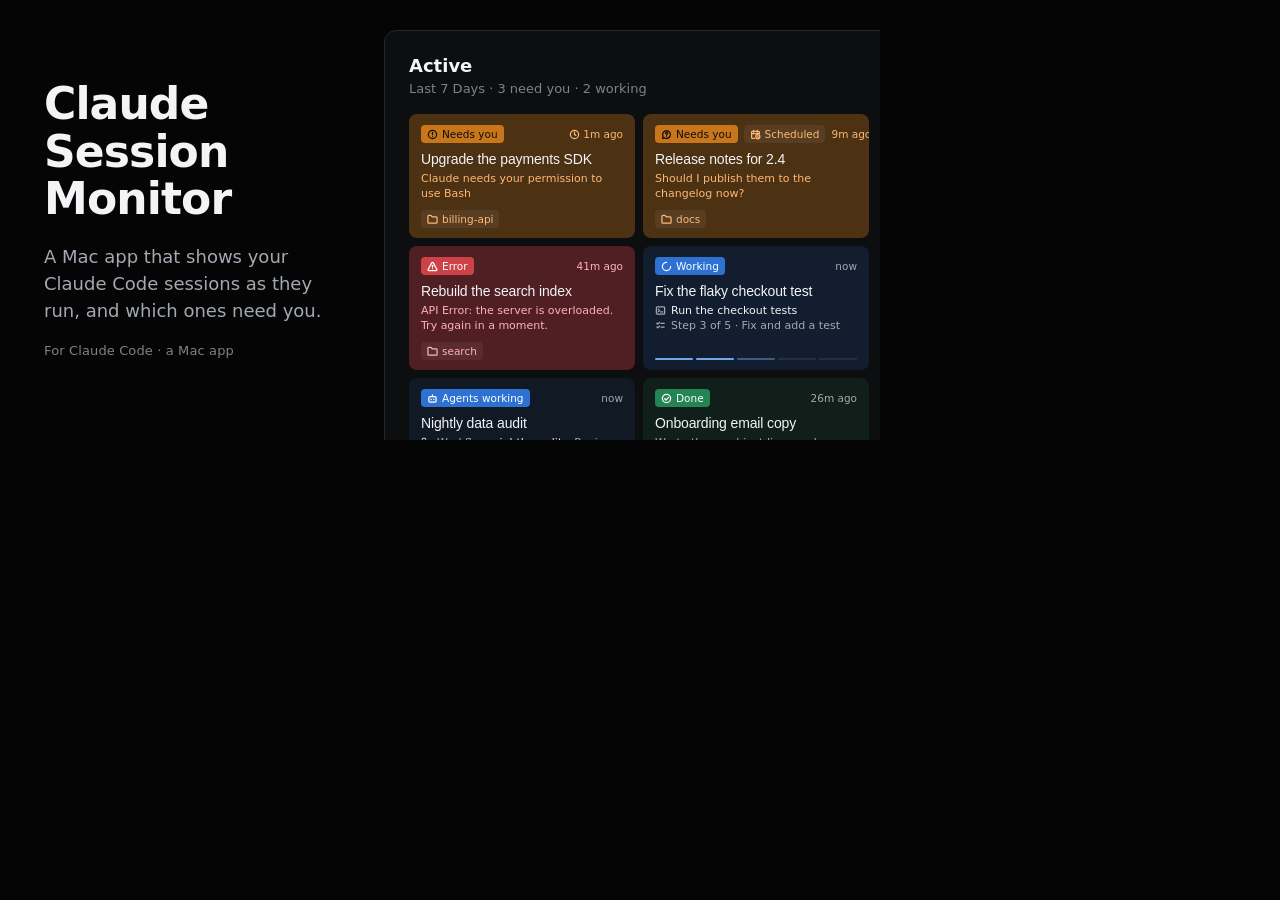
==== docs/banner.html @ 273e2231 "Add a designed README banner The banner is drawn in docs/banner.html like the other creative-context" ====
<!doctype html>
<!-- README banner. Drawn at the size GitHub shows it (880×440) and captured at 3× with headless Chrome:
     chrome --headless=new --hide-scrollbars --force-device-scale-factor=3 --window-size=880,440 \
       --screenshot=docs/banner.png docs/banner.html
     The cards copy the app's own colors and type, with made-up sessions. -->
<html lang="en-US">
<head>
<meta charset="utf-8">
<title>Claude Session Monitor</title>
<style>
  @font-face { font-family: "Inter Variable"; font-weight: 100 900; src: url("../public/inter-latin-wght-normal.woff2") format("woff2"); }
  @font-face { font-family: "Space Grotesk Variable"; font-weight: 300 700; src: url("../public/space-grotesk-latin-wght-normal.woff2") format("woff2"); }
  :root {
    --bg: #050506;
    --panel: #0d0e10;
    --line: #23262b;
    --ink: #f2f4f6;
    --ink-2: #a3a9b1;
    --ink-3: #7c838c;
    /* The app's state colors */
    --accent: #2D72D2;
    --warning: #C87619;
    --error: #CD4246;
    --success: #238551;
    --orange: #FDB876;
    --red: #FFB2B8;
    --on-tint: #A3A8B0;
  }
  * { box-sizing: border-box; margin: 0; }
  html, body { width: 880px; height: 440px; overflow: hidden; }
  body { background: var(--bg); color: var(--ink); font: 14px/1.4 "Inter Variable", Inter, system-ui, sans-serif; position: relative; }

  .intro { position: absolute; left: 44px; top: 0; bottom: 0; width: 300px; display: flex; flex-direction: column; justify-content: center; }
  .intro h1 { font-size: 44px; line-height: 1.08; font-weight: 600; letter-spacing: -0.02em; }
  .intro p { margin-top: 20px; font-size: 18px; line-height: 1.5; color: var(--ink-2); }
  .intro .meta { margin-top: 18px; font-size: 13px; color: var(--ink-3); letter-spacing: 0.01em; }

  .panel { position: absolute; left: 384px; top: 30px; width: 740px; height: 440px; background: var(--panel); border: 1px solid var(--line); border-radius: 12px; padding: 22px 24px; }
  .panel h2 { font-size: 18px; font-weight: 600; }
  .panel .sub { margin-top: 2px; font-size: 13px; color: var(--ink-3); }

  .grid { margin-top: 16px; display: grid; grid-template-columns: repeat(2, 226px); grid-auto-rows: 124px; gap: 8px; }
  .card {
    --tint: #FFFFFF08; --meta: #8A8F98;
    display: flex; flex-direction: column; padding: 11px 12px 10px; border-radius: 8px; background: var(--tint); overflow: hidden;
  }
  .card.needs { --tint: color-mix(in srgb, var(--warning) 34%, transparent); --meta: var(--orange); }
  .card.error { --tint: color-mix(in srgb, var(--error) 34%, transparent); --meta: var(--red); }
  .card.working { --tint: color-mix(in srgb, var(--accent) 16%, transparent); --meta: var(--on-tint); }
  .card.agents { --tint: color-mix(in srgb, var(--accent) 10%, transparent); --meta: var(--on-tint); }
  .card.done { --tint: color-mix(in srgb, var(--success) 14%, transparent); --meta: var(--on-tint); }

  .top { display: flex; align-items: center; gap: 6px; height: 18px; }
  .tag { display: inline-flex; align-items: center; gap: 4px; height: 18px; padding: 0 6px; border-radius: 4px; font-size: 10.5px; font-weight: 510; white-space: nowrap; background: #FFFFFF0F; color: var(--meta); }
  .needs .tag.state { background: var(--warning); color: #0D0E10; }
  .error .tag.state { background: var(--error); color: #fff; }
  .working .tag.state, .agents .tag.state { background: var(--accent); color: #fff; }
  .done .tag.state { background: var(--success); color: #fff; }
  .time { margin-left: auto; display: inline-flex; align-items: center; gap: 3px; font-size: 10.5px; color: var(--meta); white-space: nowrap; }
  .title { margin-top: 7px; font: 500 14px/18px "Space Grotesk Variable", sans-serif; letter-spacing: -0.01em; color: var(--ink); white-space: nowrap; overflow: hidden; text-overflow: ellipsis; }
  .detail { margin-top: 3px; font-size: 11px; line-height: 15px; color: var(--meta); }
  .detail .line { display: flex; align-items: center; gap: 5px; white-space: nowrap; overflow: hidden; }
  .detail b { font-weight: 400; color: var(--ink); }
  .tags { margin-top: auto; display: flex; gap: 5px; }
  .bar { display: flex; gap: 3px; margin-top: 7px; }
  .bar span { flex: 1; height: 2px; border-radius: 1px; background: #FFFFFF14; }
  .bar span.on { background: #6FA6E8; }
  .bar span.now { background: color-mix(in srgb, #6FA6E8 45%, transparent); }
  svg { width: 11px; height: 11px; flex: none; fill: none; stroke: currentColor; stroke-width: 1.25px; stroke-linecap: round; stroke-linejoin: round; }
  svg * { vector-effect: non-scaling-stroke; }
</style>
</head>
<body>
  <div class="intro">
    <h1>Claude Session Monitor</h1>
    <p>A Mac app that shows your Claude Code sessions as they run, and which ones need you.</p>
    <div class="meta">For Claude Code · a Mac app</div>
  </div>

  <div class="panel">
    <h2>Active</h2>
    <div class="sub">Last 7 Days · 3 need you · 2 working</div>
    <div class="grid">
      <div class="card needs">
        <div class="top"><span class="tag state"><svg viewBox="0 0 24 24"><circle cx="12" cy="12" r="9"/><path d="M12 7.5v5"/><path d="M12 16.5h.01"/></svg>Needs you</span><span class="time"><svg viewBox="0 0 24 24"><circle cx="12" cy="12" r="9"/><path d="M12 7v5l3 2"/></svg>1m ago</span></div>
        <div class="title">Upgrade the payments SDK</div>
        <div class="detail">Claude needs your permission to use Bash</div>
        <div class="tags"><span class="tag"><svg viewBox="0 0 24 24"><path d="M4 20h16a2 2 0 0 0 2-2V8a2 2 0 0 0-2-2h-7.9a2 2 0 0 1-1.7-.9l-.8-1.2A2 2 0 0 0 7.9 3H4a2 2 0 0 0-2 2v13c0 1.1.9 2 2 2Z"/></svg>billing-api</span></div>
      </div>
      <div class="card needs">
        <div class="top"><span class="tag state"><svg viewBox="0 0 24 24"><path d="M20.5 12a8.5 8.5 0 0 1-12.4 7.6L3.5 20.5l1-4.4A8.5 8.5 0 1 1 20.5 12z"/><path d="M9.8 9.6a2.3 2.3 0 1 1 3.1 2.2c-.6.3-.9.7-.9 1.3"/><path d="M12 15.8h.01"/></svg>Needs you</span><span class="tag"><svg viewBox="0 0 24 24"><path d="M20.5 10.5V7a2 2 0 0 0-2-2h-13a2 2 0 0 0-2 2v11.5a2 2 0 0 0 2 2H10"/><path d="M3.5 10h17"/><path d="M8 3v4"/><path d="M16 3v4"/><circle cx="17" cy="17" r="4.5"/><path d="M17 15v2.2l1.4.9"/></svg>Scheduled</span><span class="time">9m ago</span></div>
        <div class="title">Release notes for 2.4</div>
        <div class="detail">Should I publish them to the changelog now?</div>
        <div class="tags"><span class="tag"><svg viewBox="0 0 24 24"><path d="M4 20h16a2 2 0 0 0 2-2V8a2 2 0 0 0-2-2h-7.9a2 2 0 0 1-1.7-.9l-.8-1.2A2 2 0 0 0 7.9 3H4a2 2 0 0 0-2 2v13c0 1.1.9 2 2 2Z"/></svg>docs</span></div>
      </div>

      <div class="card error">
        <div class="top"><span class="tag state"><svg viewBox="0 0 24 24"><path d="M10.3 4.2 2.6 18a2 2 0 0 0 1.7 3h15.4a2 2 0 0 0 1.7-3L13.7 4.2a2 2 0 0 0-3.4 0z"/><path d="M12 9.5v4"/><path d="M12 17h.01"/></svg>Error</span><span class="time">41m ago</span></div>
        <div class="title">Rebuild the search index</div>
        <div class="detail">API Error: the server is overloaded. Try again in a moment.</div>
        <div class="tags"><span class="tag"><svg viewBox="0 0 24 24"><path d="M4 20h16a2 2 0 0 0 2-2V8a2 2 0 0 0-2-2h-7.9a2 2 0 0 1-1.7-.9l-.8-1.2A2 2 0 0 0 7.9 3H4a2 2 0 0 0-2 2v13c0 1.1.9 2 2 2Z"/></svg>search</span></div>
      </div>
      <div class="card working">
        <div class="top"><span class="tag state"><svg viewBox="0 0 24 24"><path d="M21 12a9 9 0 1 1-9-9"/></svg>Working</span><span class="time">now</span></div>
        <div class="title">Fix the flaky checkout test</div>
        <div class="detail">
          <div class="line"><svg viewBox="0 0 24 24"><rect x="3" y="4" width="18" height="16" rx="2"/><path d="m7 9 3 3-3 3"/><path d="M12.5 15H17"/></svg><b>Run the checkout tests</b></div>
          <div class="line"><svg viewBox="0 0 24 24"><path d="m4 7 2 2 3.5-3.5"/><path d="m4 15 2 2 3.5-3.5"/><path d="M13 7.5h7"/><path d="M13 15.5h7"/></svg>Step 3 of 5 · Fix and add a test</div>
        </div>
        <div class="tags"></div>
        <div class="bar"><span class="on"></span><span class="on"></span><span class="now"></span><span></span><span></span></div>
      </div>

      <div class="card agents">
        <div class="top"><span class="tag state"><svg viewBox="0 0 24 24"><rect x="4" y="8" width="16" height="12" rx="3"/><path d="M12 4v4"/><path d="M9 13.5v1"/><path d="M15 13.5v1"/></svg>Agents working</span><span class="time">now</span></div>
        <div class="title">Nightly data audit</div>
        <div class="detail">
          <div class="line"><svg viewBox="0 0 24 24"><rect x="3" y="3" width="7" height="7" rx="1"/><rect x="14" y="14" width="7" height="7" rx="1"/><path d="M6.5 10v3a2 2 0 0 0 2 2H14"/></svg>Workflow <b>nightly-audit</b> · Review</div>
        </div>
        <div class="tags"><span class="tag"><svg viewBox="0 0 24 24"><circle cx="9" cy="8" r="3.5"/><path d="M2.5 20a6.5 6.5 0 0 1 13 0"/><path d="M16 4.5a3.5 3.5 0 0 1 0 7"/><path d="M18.5 14.5A6.5 6.5 0 0 1 21.5 20"/></svg>2 agents · 170k tokens</span></div>
      </div>
      <div class="card done">
        <div class="top"><span class="tag state"><svg viewBox="0 0 24 24"><circle cx="12" cy="12" r="9"/><path d="m8 12.5 2.8 2.8L16.5 9.5"/></svg>Done</span><span class="time">26m ago</span></div>
        <div class="title">Onboarding email copy</div>
        <div class="detail">Wrote three subject lines and a short body.</div>
        <div class="tags"><span class="tag">marketing-site</span></div>
      </div>
    </div>
  </div>
</body>
</html>
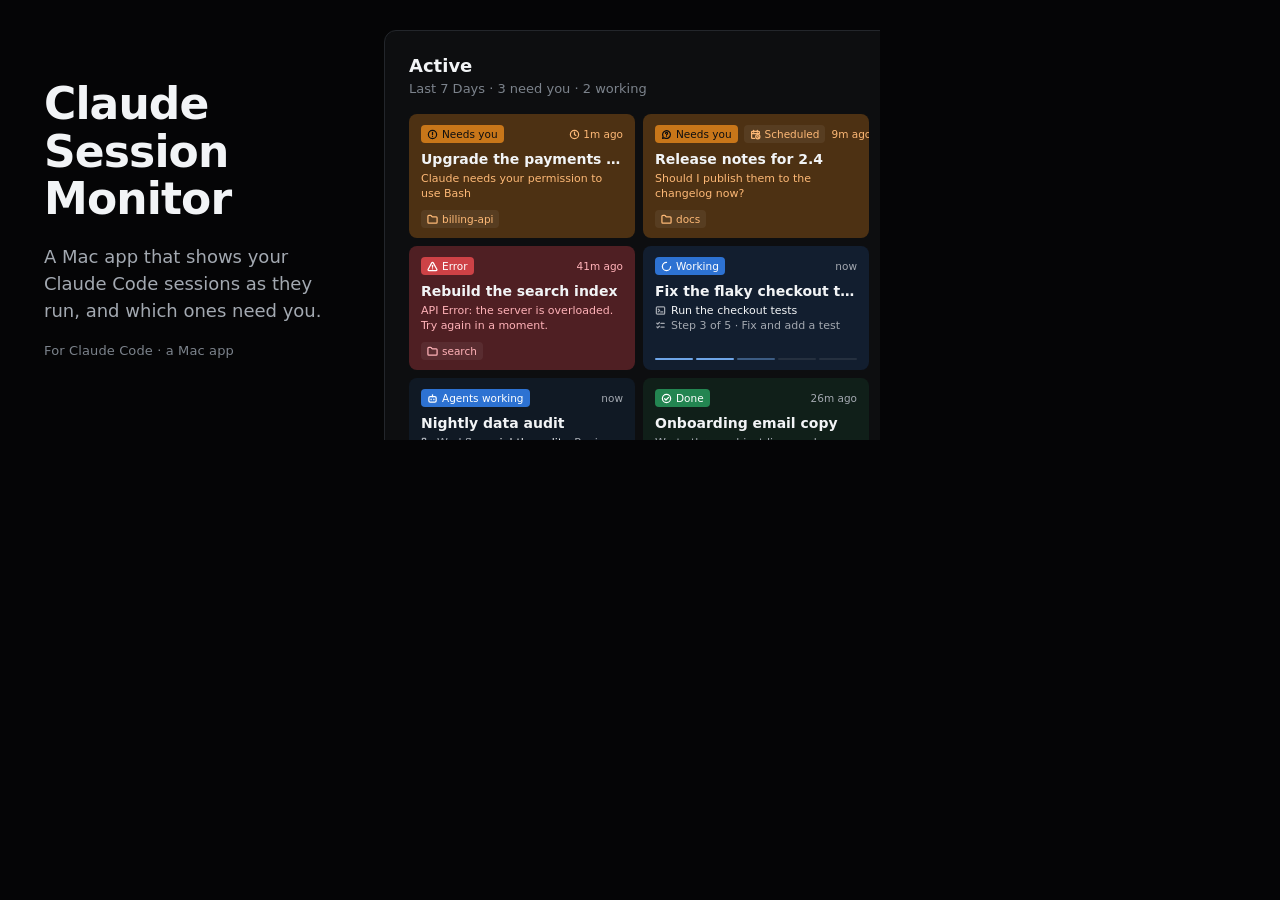
==== commit 9289792b: "Use Apple's system fonts The page draws its text in SF Pro, titles in Semibold, and code in SF Mono," ====
--- a/docs/banner.html
+++ b/docs/banner.html
@@ -2,14 +2,13 @@
 <!-- README banner. Drawn at the size GitHub shows it (880×440) and captured at 3× with headless Chrome:
      chrome --headless=new --hide-scrollbars --force-device-scale-factor=3 --window-size=880,440 \
        --screenshot=docs/banner.png docs/banner.html
-     The cards copy the app's own colors and type, with made-up sessions. -->
+     The cards copy the app's own colors and type (Apple's SF Pro, so render it on a Mac), with
+     made-up sessions. -->
 <html lang="en-US">
 <head>
 <meta charset="utf-8">
 <title>Claude Session Monitor</title>
 <style>
-  @font-face { font-family: "Inter Variable"; font-weight: 100 900; src: url("../public/inter-latin-wght-normal.woff2") format("woff2"); }
-  @font-face { font-family: "Space Grotesk Variable"; font-weight: 300 700; src: url("../public/space-grotesk-latin-wght-normal.woff2") format("woff2"); }
   :root {
     --bg: #050506;
     --panel: #0d0e10;
@@ -28,7 +27,7 @@
   }
   * { box-sizing: border-box; margin: 0; }
   html, body { width: 880px; height: 440px; overflow: hidden; }
-  body { background: var(--bg); color: var(--ink); font: 14px/1.4 "Inter Variable", Inter, system-ui, sans-serif; position: relative; }
+  body { background: var(--bg); color: var(--ink); font: 14px/1.4 -apple-system, BlinkMacSystemFont, system-ui, sans-serif; position: relative; }
 
   .intro { position: absolute; left: 44px; top: 0; bottom: 0; width: 300px; display: flex; flex-direction: column; justify-content: center; }
   .intro h1 { font-size: 44px; line-height: 1.08; font-weight: 600; letter-spacing: -0.02em; }
@@ -57,7 +56,7 @@
   .working .tag.state, .agents .tag.state { background: var(--accent); color: #fff; }
   .done .tag.state { background: var(--success); color: #fff; }
   .time { margin-left: auto; display: inline-flex; align-items: center; gap: 3px; font-size: 10.5px; color: var(--meta); white-space: nowrap; }
-  .title { margin-top: 7px; font: 500 14px/18px "Space Grotesk Variable", sans-serif; letter-spacing: -0.01em; color: var(--ink); white-space: nowrap; overflow: hidden; text-overflow: ellipsis; }
+  .title { margin-top: 7px; font: 600 14px/18px -apple-system, BlinkMacSystemFont, system-ui, sans-serif; color: var(--ink); white-space: nowrap; overflow: hidden; text-overflow: ellipsis; }
   .detail { margin-top: 3px; font-size: 11px; line-height: 15px; color: var(--meta); }
   .detail .line { display: flex; align-items: center; gap: 5px; white-space: nowrap; overflow: hidden; }
   .detail b { font-weight: 400; color: var(--ink); }
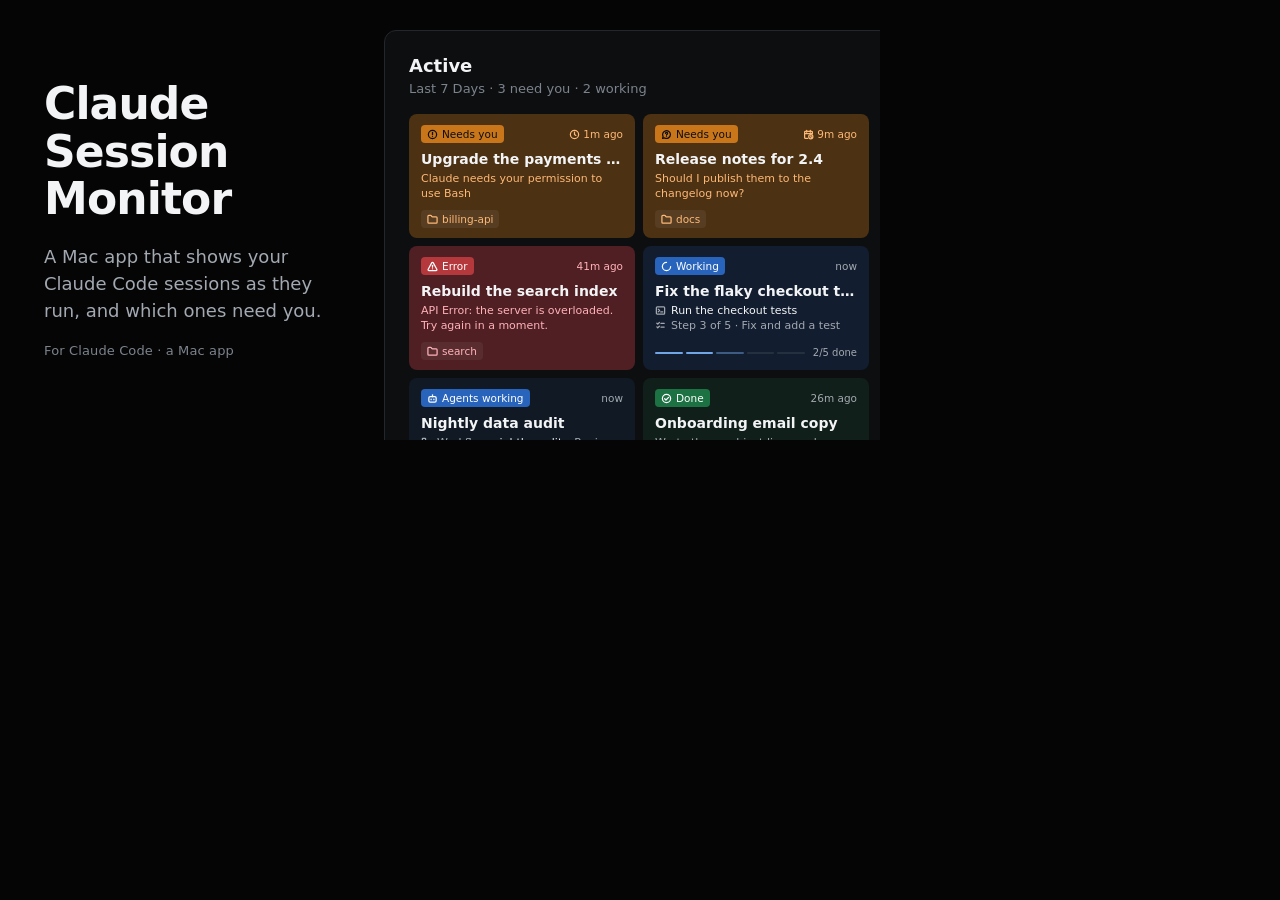
==== commit da10a896: "Show the rest of the week as rows under Active Only Active gets cards. Under it, the rest of the wee" ====
--- a/docs/banner.html
+++ b/docs/banner.html
@@ -52,19 +52,21 @@
   .top { display: flex; align-items: center; gap: 6px; height: 18px; }
   .tag { display: inline-flex; align-items: center; gap: 4px; height: 18px; padding: 0 6px; border-radius: 4px; font-size: 10.5px; font-weight: 510; white-space: nowrap; background: #FFFFFF0F; color: var(--meta); }
   .needs .tag.state { background: var(--warning); color: #0D0E10; }
-  .error .tag.state { background: var(--error); color: #fff; }
-  .working .tag.state, .agents .tag.state { background: var(--accent); color: #fff; }
-  .done .tag.state { background: var(--success); color: #fff; }
+  .error .tag.state { background: #B5383C; color: #fff; }
+  .working .tag.state, .agents .tag.state { background: #2864BC; color: #fff; }
+  .done .tag.state { background: #1D7244; color: #fff; }
   .time { margin-left: auto; display: inline-flex; align-items: center; gap: 3px; font-size: 10.5px; color: var(--meta); white-space: nowrap; }
   .title { margin-top: 7px; font: 600 14px/18px -apple-system, BlinkMacSystemFont, system-ui, sans-serif; color: var(--ink); white-space: nowrap; overflow: hidden; text-overflow: ellipsis; }
   .detail { margin-top: 3px; font-size: 11px; line-height: 15px; color: var(--meta); }
   .detail .line { display: flex; align-items: center; gap: 5px; white-space: nowrap; overflow: hidden; }
   .detail b { font-weight: 400; color: var(--ink); }
   .tags { margin-top: auto; display: flex; gap: 5px; }
-  .bar { display: flex; gap: 3px; margin-top: 7px; }
-  .bar span { flex: 1; height: 2px; border-radius: 1px; background: #FFFFFF14; }
-  .bar span.on { background: #6FA6E8; }
-  .bar span.now { background: color-mix(in srgb, #6FA6E8 45%, transparent); }
+  .bar { display: flex; align-items: center; gap: 8px; margin-top: 7px; }
+  .bar .segs { flex: 1; display: flex; gap: 3px; }
+  .bar .segs span { flex: 1; height: 2px; border-radius: 1px; background: #FFFFFF14; }
+  .bar .segs span.on { background: #6FA6E8; }
+  .bar .segs span.now { background: color-mix(in srgb, #6FA6E8 45%, transparent); }
+  .bar .n { font-size: 10px; color: var(--meta); }
   svg { width: 11px; height: 11px; flex: none; fill: none; stroke: currentColor; stroke-width: 1.25px; stroke-linecap: round; stroke-linejoin: round; }
   svg * { vector-effect: non-scaling-stroke; }
 </style>
@@ -87,7 +89,7 @@
         <div class="tags"><span class="tag"><svg viewBox="0 0 24 24"><path d="M4 20h16a2 2 0 0 0 2-2V8a2 2 0 0 0-2-2h-7.9a2 2 0 0 1-1.7-.9l-.8-1.2A2 2 0 0 0 7.9 3H4a2 2 0 0 0-2 2v13c0 1.1.9 2 2 2Z"/></svg>billing-api</span></div>
       </div>
       <div class="card needs">
-        <div class="top"><span class="tag state"><svg viewBox="0 0 24 24"><path d="M20.5 12a8.5 8.5 0 0 1-12.4 7.6L3.5 20.5l1-4.4A8.5 8.5 0 1 1 20.5 12z"/><path d="M9.8 9.6a2.3 2.3 0 1 1 3.1 2.2c-.6.3-.9.7-.9 1.3"/><path d="M12 15.8h.01"/></svg>Needs you</span><span class="tag"><svg viewBox="0 0 24 24"><path d="M20.5 10.5V7a2 2 0 0 0-2-2h-13a2 2 0 0 0-2 2v11.5a2 2 0 0 0 2 2H10"/><path d="M3.5 10h17"/><path d="M8 3v4"/><path d="M16 3v4"/><circle cx="17" cy="17" r="4.5"/><path d="M17 15v2.2l1.4.9"/></svg>Scheduled</span><span class="time">9m ago</span></div>
+        <div class="top"><span class="tag state"><svg viewBox="0 0 24 24"><path d="M20.5 12a8.5 8.5 0 0 1-12.4 7.6L3.5 20.5l1-4.4A8.5 8.5 0 1 1 20.5 12z"/><path d="M9.8 9.6a2.3 2.3 0 1 1 3.1 2.2c-.6.3-.9.7-.9 1.3"/><path d="M12 15.8h.01"/></svg>Needs you</span><span class="time"><svg viewBox="0 0 24 24"><path d="M20.5 10.5V7a2 2 0 0 0-2-2h-13a2 2 0 0 0-2 2v11.5a2 2 0 0 0 2 2H10"/><path d="M3.5 10h17"/><path d="M8 3v4"/><path d="M16 3v4"/><circle cx="17" cy="17" r="4.5"/><path d="M17 15v2.2l1.4.9"/></svg>9m ago</span></div>
         <div class="title">Release notes for 2.4</div>
         <div class="detail">Should I publish them to the changelog now?</div>
         <div class="tags"><span class="tag"><svg viewBox="0 0 24 24"><path d="M4 20h16a2 2 0 0 0 2-2V8a2 2 0 0 0-2-2h-7.9a2 2 0 0 1-1.7-.9l-.8-1.2A2 2 0 0 0 7.9 3H4a2 2 0 0 0-2 2v13c0 1.1.9 2 2 2Z"/></svg>docs</span></div>
@@ -107,7 +109,7 @@
           <div class="line"><svg viewBox="0 0 24 24"><path d="m4 7 2 2 3.5-3.5"/><path d="m4 15 2 2 3.5-3.5"/><path d="M13 7.5h7"/><path d="M13 15.5h7"/></svg>Step 3 of 5 · Fix and add a test</div>
         </div>
         <div class="tags"></div>
-        <div class="bar"><span class="on"></span><span class="on"></span><span class="now"></span><span></span><span></span></div>
+        <div class="bar"><span class="segs"><span class="on"></span><span class="on"></span><span class="now"></span><span></span><span></span></span><span class="n">2/5 done</span></div>
       </div>
 
       <div class="card agents">
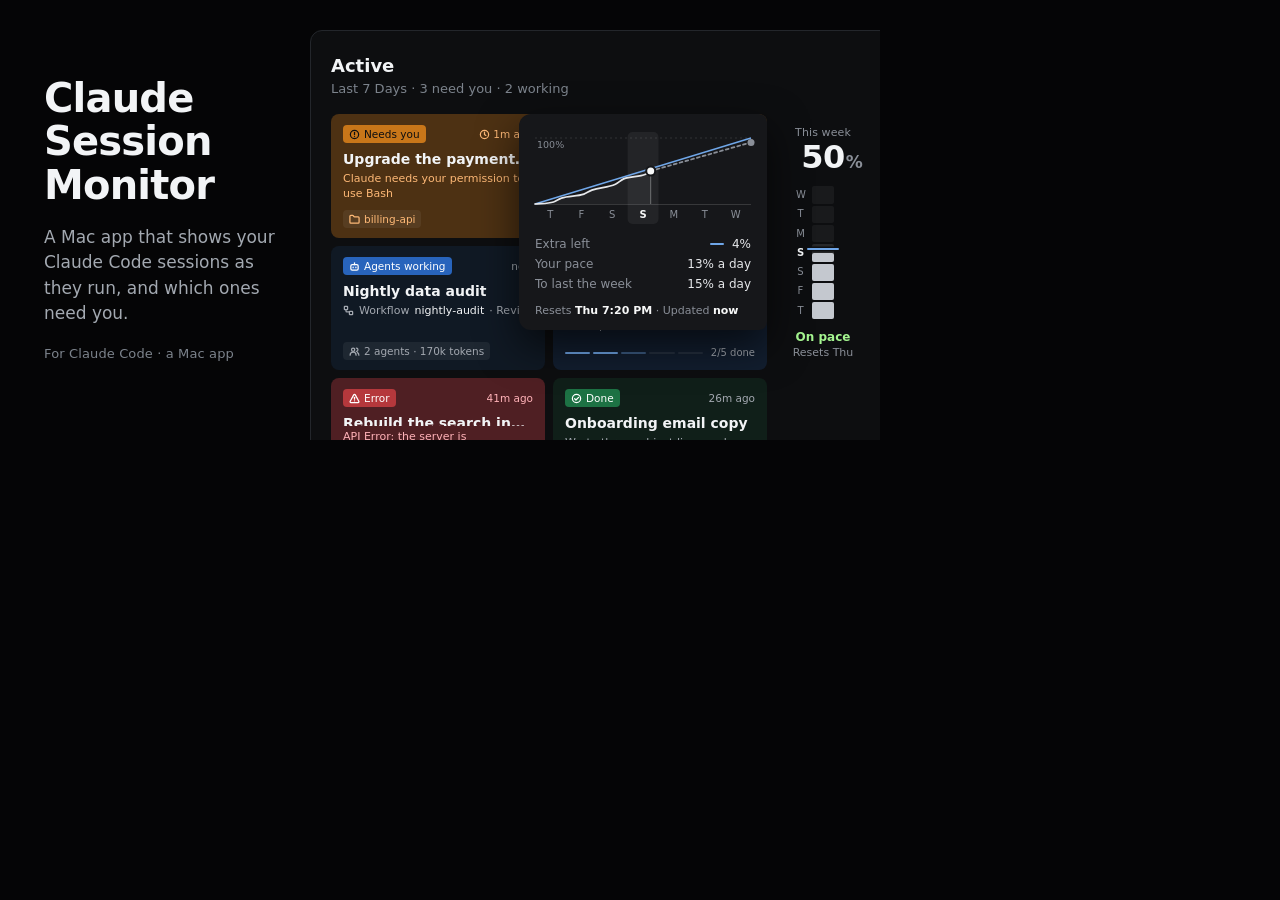
==== commit 87e85413: "The README banner shows the week's usage and its card with the week's curve" ====
--- a/docs/banner.html
+++ b/docs/banner.html
@@ -29,16 +29,17 @@
   html, body { width: 880px; height: 440px; overflow: hidden; }
   body { background: var(--bg); color: var(--ink); font: 14px/1.4 -apple-system, BlinkMacSystemFont, system-ui, sans-serif; position: relative; }
 
-  .intro { position: absolute; left: 44px; top: 0; bottom: 0; width: 300px; display: flex; flex-direction: column; justify-content: center; }
-  .intro h1 { font-size: 44px; line-height: 1.08; font-weight: 600; letter-spacing: -0.02em; }
-  .intro p { margin-top: 20px; font-size: 18px; line-height: 1.5; color: var(--ink-2); }
+  .intro { position: absolute; left: 44px; top: 0; bottom: 0; width: 244px; display: flex; flex-direction: column; justify-content: center; }
+  .intro h1 { font-size: 40px; line-height: 1.08; font-weight: 600; letter-spacing: -0.02em; }
+  .intro p { margin-top: 18px; font-size: 17px; line-height: 1.5; color: var(--ink-2); }
   .intro .meta { margin-top: 18px; font-size: 13px; color: var(--ink-3); letter-spacing: 0.01em; }
 
-  .panel { position: absolute; left: 384px; top: 30px; width: 740px; height: 440px; background: var(--panel); border: 1px solid var(--line); border-radius: 12px; padding: 22px 24px; }
+  .panel { position: absolute; left: 310px; top: 30px; width: 740px; height: 440px; background: var(--panel); border: 1px solid var(--line); border-radius: 12px; padding: 22px 20px; }
   .panel h2 { font-size: 18px; font-weight: 600; }
   .panel .sub { margin-top: 2px; font-size: 13px; color: var(--ink-3); }
 
-  .grid { margin-top: 16px; display: grid; grid-template-columns: repeat(2, 226px); grid-auto-rows: 124px; gap: 8px; }
+  .abody { margin-top: 16px; display: flex; gap: 8px; align-items: flex-start; }
+  .grid { display: grid; grid-template-columns: repeat(2, 214px); grid-auto-rows: 124px; gap: 8px; }
   .card {
     --tint: #FFFFFF08; --meta: #8A8F98;
     display: flex; flex-direction: column; padding: 11px 12px 10px; border-radius: 8px; background: var(--tint); overflow: hidden;
@@ -67,8 +68,46 @@
   .bar .segs span.on { background: #6FA6E8; }
   .bar .segs span.now { background: color-mix(in srgb, #6FA6E8 45%, transparent); }
   .bar .n { font-size: 10px; color: var(--meta); }
-  svg { width: 11px; height: 11px; flex: none; fill: none; stroke: currentColor; stroke-width: 1.25px; stroke-linecap: round; stroke-linejoin: round; }
-  svg * { vector-effect: non-scaling-stroke; }
+  /* The week's usage, as the app draws it at the right of Active: two cards tall, the week
+     bottom up, the blue line now. */
+  .meter { width: 96px; height: 256px; display: flex; flex-direction: column; align-items: center; text-align: center; padding: 12px 4px 10px; }
+  .m-lbl { font-size: 11px; line-height: 14px; letter-spacing: 0.01em; color: #8A8F98; }
+  .m-pct { white-space: nowrap; font: 600 32px/34px ui-rounded, -apple-system, BlinkMacSystemFont, system-ui, sans-serif; letter-spacing: -0.02em; font-variant-numeric: tabular-nums; color: var(--ink); }
+  .m-pct small { font-size: 17px; line-height: 1; letter-spacing: 0; margin-left: 1px; color: #8A8F98; }
+  .m-pct small.ghost { visibility: hidden; margin: 0 1px 0 0; }
+  .m-week { flex: 1; min-height: 0; align-self: stretch; display: flex; flex-direction: column-reverse; gap: 2px; margin: 12px 0 10px; }
+  .m-row { flex: 1; display: flex; align-items: center; justify-content: center; gap: 7px; }
+  .m-row::after { content: ""; width: 9px; }
+  .m-dl { width: 9px; font-size: 10px; line-height: 10px; font-weight: 510; color: #8A8F98; text-align: center; }
+  .m-row.today .m-dl { color: var(--ink); font-weight: 600; }
+  .m-seg { position: relative; align-self: stretch; width: 22px; border-radius: 2px; background: #FFFFFF0D; }
+  .m-row.past .m-seg, .m-row.today .m-seg { background: #FFFFFF1C; }
+  .m-seg b { position: absolute; left: 0; right: 0; bottom: 0; border-radius: 2px; background: #C4C8CF; }
+  .m-seg i { position: absolute; left: 0; right: 0; border-radius: 2px; background: var(--orange); }
+  .m-seg b.seam { border-top-left-radius: 0; border-top-right-radius: 0; }
+  .m-seg i.seam { border-bottom-left-radius: 0; border-bottom-right-radius: 0; }
+  .m-now { position: absolute; left: -5px; right: -5px; height: 2px; margin-bottom: -1px; border-radius: 1px; background: #6FA6E8; box-shadow: 0 0 0 1.6px var(--panel); z-index: 1; }
+  .m-say { font-size: 12px; line-height: 16px; font-weight: 600; color: #A5F690; }
+  .m-reset { margin-top: 1px; font-size: 11px; line-height: 14px; color: #8A8F98; }
+  /* The card that opens over the column: the week as a curve against an even week's diagonal. */
+  .abody { position: relative; }
+  .ucard { --color-text-primary: #F7F8F8; --color-text-secondary: #8A8F98; --color-text-accent: #6FA6E8;
+    position: absolute; top: 0; left: 188px; width: 248px; padding: 6px; border-radius: 12px 8px 8px 12px; background: #16171A;
+    box-shadow: 0 16px 40px #000000A0; font-size: 12px; line-height: 16px; font-variant-numeric: tabular-nums; }
+  .uc-chart { padding: 10px 10px 0; }
+  .uc-chart svg { display: block; overflow: visible; }
+  .uc-chart text { font: 510 10px -apple-system, BlinkMacSystemFont, system-ui, sans-serif; fill: #8A8F98; }
+  .uc-chart text.today { fill: #F7F8F8; font-weight: 700; }
+  .uc-chart text.lim { font-size: 9.5px; }
+  .uc-rows { padding: 8px 10px 0; }
+  .uc-row { display: flex; align-items: center; gap: 8px; height: 20px; }
+  .uc-row .k { flex: 1; color: #8A8F98; }
+  .uc-row .v { font-weight: 500; color: #E6E8EB; }
+  .uc-sw { width: 14px; height: 2px; border-radius: 1px; background: #6FA6E8; }
+  .uc-foot { padding: 10px 10px 6px; font-size: 11px; line-height: 14px; color: #8A8F98; }
+  .uc-foot b { color: #F7F8F8; font-weight: 600; }
+  .card svg { width: 11px; height: 11px; flex: none; fill: none; stroke: currentColor; stroke-width: 1.25px; stroke-linecap: round; stroke-linejoin: round; }
+  .card svg * { vector-effect: non-scaling-stroke; }
 </style>
 </head>
 <body>
@@ -81,6 +120,7 @@
   <div class="panel">
     <h2>Active</h2>
     <div class="sub">Last 7 Days · 3 need you · 2 working</div>
+    <div class="abody">
     <div class="grid">
       <div class="card needs">
         <div class="top"><span class="tag state"><svg viewBox="0 0 24 24"><circle cx="12" cy="12" r="9"/><path d="M12 7.5v5"/><path d="M12 16.5h.01"/></svg>Needs you</span><span class="time"><svg viewBox="0 0 24 24"><circle cx="12" cy="12" r="9"/><path d="M12 7v5l3 2"/></svg>1m ago</span></div>
@@ -95,11 +135,13 @@
         <div class="tags"><span class="tag"><svg viewBox="0 0 24 24"><path d="M4 20h16a2 2 0 0 0 2-2V8a2 2 0 0 0-2-2h-7.9a2 2 0 0 1-1.7-.9l-.8-1.2A2 2 0 0 0 7.9 3H4a2 2 0 0 0-2 2v13c0 1.1.9 2 2 2Z"/></svg>docs</span></div>
       </div>
 
-      <div class="card error">
-        <div class="top"><span class="tag state"><svg viewBox="0 0 24 24"><path d="M10.3 4.2 2.6 18a2 2 0 0 0 1.7 3h15.4a2 2 0 0 0 1.7-3L13.7 4.2a2 2 0 0 0-3.4 0z"/><path d="M12 9.5v4"/><path d="M12 17h.01"/></svg>Error</span><span class="time">41m ago</span></div>
-        <div class="title">Rebuild the search index</div>
-        <div class="detail">API Error: the server is overloaded. Try again in a moment.</div>
-        <div class="tags"><span class="tag"><svg viewBox="0 0 24 24"><path d="M4 20h16a2 2 0 0 0 2-2V8a2 2 0 0 0-2-2h-7.9a2 2 0 0 1-1.7-.9l-.8-1.2A2 2 0 0 0 7.9 3H4a2 2 0 0 0-2 2v13c0 1.1.9 2 2 2Z"/></svg>search</span></div>
+      <div class="card agents">
+        <div class="top"><span class="tag state"><svg viewBox="0 0 24 24"><rect x="4" y="8" width="16" height="12" rx="3"/><path d="M12 4v4"/><path d="M9 13.5v1"/><path d="M15 13.5v1"/></svg>Agents working</span><span class="time">now</span></div>
+        <div class="title">Nightly data audit</div>
+        <div class="detail">
+          <div class="line"><svg viewBox="0 0 24 24"><rect x="3" y="3" width="7" height="7" rx="1"/><rect x="14" y="14" width="7" height="7" rx="1"/><path d="M6.5 10v3a2 2 0 0 0 2 2H14"/></svg>Workflow <b>nightly-audit</b> · Review</div>
+        </div>
+        <div class="tags"><span class="tag"><svg viewBox="0 0 24 24"><circle cx="9" cy="8" r="3.5"/><path d="M2.5 20a6.5 6.5 0 0 1 13 0"/><path d="M16 4.5a3.5 3.5 0 0 1 0 7"/><path d="M18.5 14.5A6.5 6.5 0 0 1 21.5 20"/></svg>2 agents · 170k tokens</span></div>
       </div>
       <div class="card working">
         <div class="top"><span class="tag state"><svg viewBox="0 0 24 24"><path d="M21 12a9 9 0 1 1-9-9"/></svg>Working</span><span class="time">now</span></div>
@@ -112,13 +154,11 @@
         <div class="bar"><span class="segs"><span class="on"></span><span class="on"></span><span class="now"></span><span></span><span></span></span><span class="n">2/5 done</span></div>
       </div>
 
-      <div class="card agents">
-        <div class="top"><span class="tag state"><svg viewBox="0 0 24 24"><rect x="4" y="8" width="16" height="12" rx="3"/><path d="M12 4v4"/><path d="M9 13.5v1"/><path d="M15 13.5v1"/></svg>Agents working</span><span class="time">now</span></div>
-        <div class="title">Nightly data audit</div>
-        <div class="detail">
-          <div class="line"><svg viewBox="0 0 24 24"><rect x="3" y="3" width="7" height="7" rx="1"/><rect x="14" y="14" width="7" height="7" rx="1"/><path d="M6.5 10v3a2 2 0 0 0 2 2H14"/></svg>Workflow <b>nightly-audit</b> · Review</div>
-        </div>
-        <div class="tags"><span class="tag"><svg viewBox="0 0 24 24"><circle cx="9" cy="8" r="3.5"/><path d="M2.5 20a6.5 6.5 0 0 1 13 0"/><path d="M16 4.5a3.5 3.5 0 0 1 0 7"/><path d="M18.5 14.5A6.5 6.5 0 0 1 21.5 20"/></svg>2 agents · 170k tokens</span></div>
+      <div class="card error">
+        <div class="top"><span class="tag state"><svg viewBox="0 0 24 24"><path d="M10.3 4.2 2.6 18a2 2 0 0 0 1.7 3h15.4a2 2 0 0 0 1.7-3L13.7 4.2a2 2 0 0 0-3.4 0z"/><path d="M12 9.5v4"/><path d="M12 17h.01"/></svg>Error</span><span class="time">41m ago</span></div>
+        <div class="title">Rebuild the search index</div>
+        <div class="detail">API Error: the server is overloaded. Try again in a moment.</div>
+        <div class="tags"><span class="tag"><svg viewBox="0 0 24 24"><path d="M4 20h16a2 2 0 0 0 2-2V8a2 2 0 0 0-2-2h-7.9a2 2 0 0 1-1.7-.9l-.8-1.2A2 2 0 0 0 7.9 3H4a2 2 0 0 0-2 2v13c0 1.1.9 2 2 2Z"/></svg>search</span></div>
       </div>
       <div class="card done">
         <div class="top"><span class="tag state"><svg viewBox="0 0 24 24"><circle cx="12" cy="12" r="9"/><path d="m8 12.5 2.8 2.8L16.5 9.5"/></svg>Done</span><span class="time">26m ago</span></div>
@@ -127,6 +167,41 @@
         <div class="tags"><span class="tag">marketing-site</span></div>
       </div>
     </div>
+    <!-- The week's usage and its card, as the app draws them with the demo's made-up week
+         (bun test/demo.ts, the card open): half used on Sunday, a little under an even pace. -->
+    <div class="meter">
+      <span class="m-lbl">This week</span>
+      <span class="m-pct"><small class="ghost">%</small>50<small>%</small></span>
+      <span class="m-week">
+        <span class="m-row past"><span class="m-dl">T</span><span class="m-seg"><b style="height:100%"></b></span></span>
+        <span class="m-row past"><span class="m-dl">F</span><span class="m-seg"><b style="height:100%"></b></span></span>
+        <span class="m-row past"><span class="m-dl">S</span><span class="m-seg"><b style="height:100%"></b></span></span>
+        <span class="m-row today"><span class="m-dl">S</span><span class="m-seg"><b style="height:50%"></b><span class="m-now" style="bottom:75%"></span></span></span>
+        <span class="m-row"><span class="m-dl">M</span><span class="m-seg"></span></span>
+        <span class="m-row"><span class="m-dl">T</span><span class="m-seg"></span></span>
+        <span class="m-row"><span class="m-dl">W</span><span class="m-seg"></span></span>
+      </span>
+      <span class="m-say">On pace</span>
+      <span class="m-reset">Resets Thu</span>
+    </div>
+    <div class="ucard"><div class="uc-chart"><svg viewBox="0 -8 216 96" width="216" height="96" aria-hidden="true">
+      <defs><clipPath id="uc-ahead"><polygon points="0,66 0,-8 216,-8 216,0"></polygon></clipPath></defs>
+      <rect x="92.6" y="-6" width="30.9" height="92" rx="5" fill="#FFFFFF0E"></rect>
+      <line x1="0" y1="0" x2="216" y2="0" stroke="#FFFFFF1C" stroke-dasharray="2 3"></line>
+      <text x="2" y="10" class="lim">100%</text>
+      <line x1="0" y1="66.5" x2="216" y2="66.5" stroke="#FFFFFF24"></line>
+      <path d="M0.0,66.0 C6.2,65.4 12.4,65.9 18.6,64.0 C21.2,63.2 23.8,60.9 26.4,60.1 C33.9,57.5 41.4,58.6 48.9,56.1 C51.5,55.2 54.2,53.1 56.9,52.1 C64.7,49.2 72.5,49.7 80.4,46.2 C83.1,45.0 85.9,42.1 88.7,40.9 C96.0,37.8 103.3,39.4 110.6,36.3 C112.3,35.6 114.0,34.1 115.7,33.0 L115.7,66 L0,66 Z" fill="#FFFFFF0B"></path>
+      <path d="M0.0,66.0 C6.2,65.4 12.4,65.9 18.6,64.0 C21.2,63.2 23.8,60.9 26.4,60.1 C33.9,57.5 41.4,58.6 48.9,56.1 C51.5,55.2 54.2,53.1 56.9,52.1 C64.7,49.2 72.5,49.7 80.4,46.2 C83.1,45.0 85.9,42.1 88.7,40.9 C96.0,37.8 103.3,39.4 110.6,36.3 C112.3,35.6 114.0,34.1 115.7,33.0 L115.7,66 L0,66 Z" fill="var(--color-text-secondary)" fill-opacity="0.32" clip-path="url(#uc-ahead)"></path>
+      <line x1="0" y1="66" x2="216" y2="0" stroke="var(--color-text-accent)" stroke-width="1.5"></line>
+      <path d="M0.0,66.0 C6.2,65.4 12.4,65.9 18.6,64.0 C21.2,63.2 23.8,60.9 26.4,60.1 C33.9,57.5 41.4,58.6 48.9,56.1 C51.5,55.2 54.2,53.1 56.9,52.1 C64.7,49.2 72.5,49.7 80.4,46.2 C83.1,45.0 85.9,42.1 88.7,40.9 C96.0,37.8 103.3,39.4 110.6,36.3 C112.3,35.6 114.0,34.1 115.7,33.0" fill="none" stroke="#E6E8EB" stroke-width="1.75" stroke-linecap="round"></path>
+      <g opacity="1"><line x1="115.7" y1="33.0" x2="216.0" y2="4.4" stroke="var(--color-text-secondary)" stroke-width="1.75" stroke-dasharray="3 3" stroke-linecap="round"></line>
+      
+      <circle cx="216.0" cy="4.4" r="3.5" fill="var(--color-text-secondary)"></circle></g>
+      <line x1="115.7" y1="38.0" x2="115.7" y2="66" stroke="#F7F8F859" stroke-width="1"></line>
+      <circle cx="115.7" cy="33.0" r="4.5" fill="var(--color-text-primary)" stroke="#16171A" stroke-width="2"></circle>
+      <text x="15.4" y="80" text-anchor="middle">T</text><text x="46.3" y="80" text-anchor="middle">F</text><text x="77.1" y="80" text-anchor="middle">S</text><text x="108.0" y="80" text-anchor="middle" class="today">S</text><text x="138.9" y="80" text-anchor="middle">M</text><text x="169.7" y="80" text-anchor="middle">T</text><text x="200.6" y="80" text-anchor="middle">W</text></svg></div><div class="uc-rows"><div class="uc-row"><span class="k">Extra left</span><i class="uc-sw"></i><span class="v">4%</span></div><div class="uc-row"><span class="k">Your pace</span><span class="v">13% a day</span></div><div class="uc-row"><span class="k">To last the week</span><span class="v">15% a day</span></div></div><div class="uc-foot">Resets <b>Thu 7:20 PM</b> · Updated <b>now</b></div></div>
+    </div>
+    </div>
   </div>
 </body>
 </html>
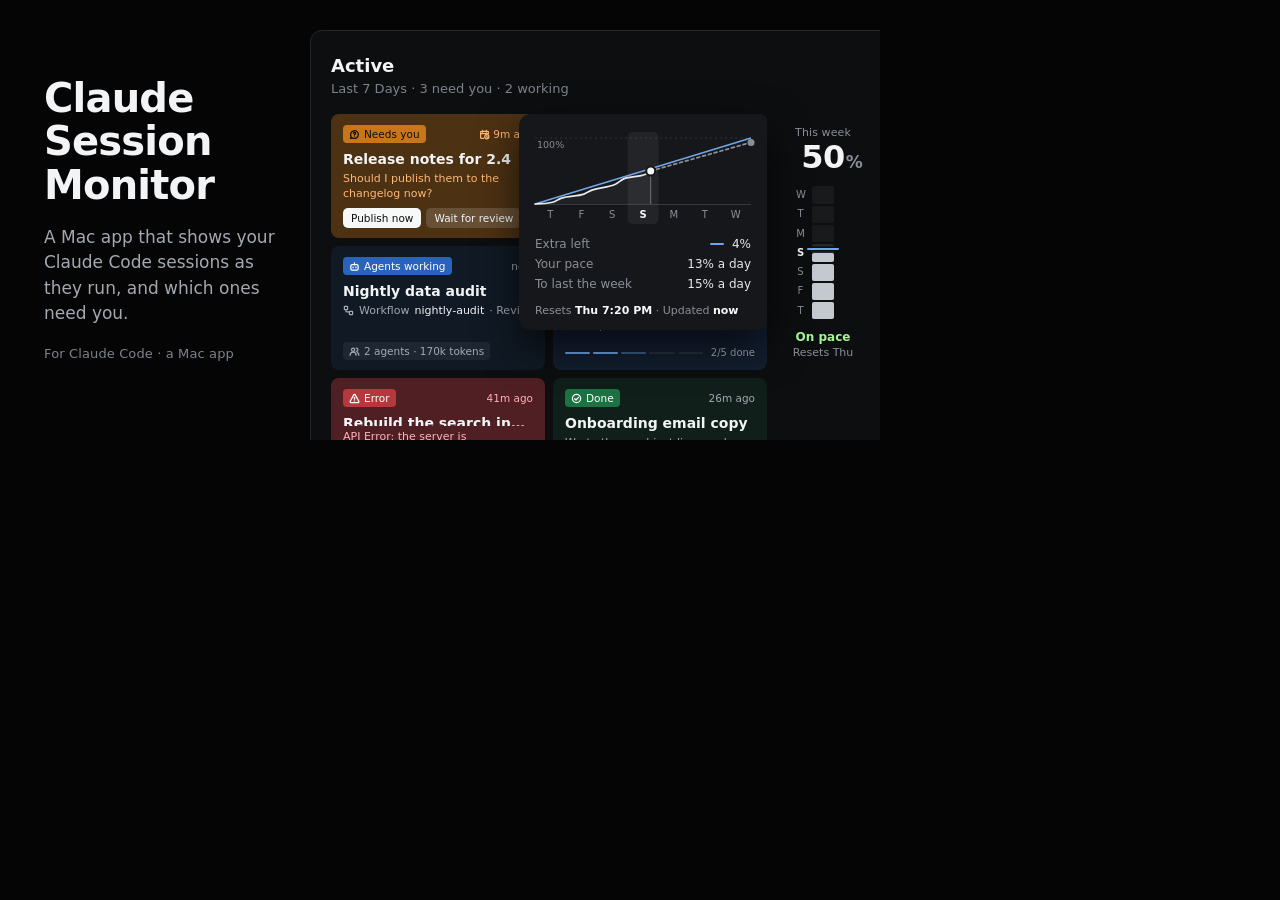
==== commit d0f3d6a7: "The README's banner and animation show an answer from the card" ====
--- a/docs/banner.html
+++ b/docs/banner.html
@@ -62,6 +62,9 @@
   .detail .line { display: flex; align-items: center; gap: 5px; white-space: nowrap; overflow: hidden; }
   .detail b { font-weight: 400; color: var(--ink); }
   .tags { margin-top: auto; display: flex; gap: 5px; }
+  /* A session's answers, as the card shows them: the first filled, the second on a veil. */
+  .tag.ans { height: 20px; padding: 0 8px; border-radius: 5px; font-weight: 510; background: #FFFFFF26; color: var(--ink); }
+  .tag.ans.pri { background: #F7F8F8; color: #0D0E10; }
   .bar { display: flex; align-items: center; gap: 8px; margin-top: 7px; }
   .bar .segs { flex: 1; display: flex; gap: 3px; }
   .bar .segs span { flex: 1; height: 2px; border-radius: 1px; background: #FFFFFF14; }
@@ -123,18 +126,18 @@
     <div class="abody">
     <div class="grid">
       <div class="card needs">
+        <div class="top"><span class="tag state"><svg viewBox="0 0 24 24"><path d="M20.5 12a8.5 8.5 0 0 1-12.4 7.6L3.5 20.5l1-4.4A8.5 8.5 0 1 1 20.5 12z"/><path d="M9.8 9.6a2.3 2.3 0 1 1 3.1 2.2c-.6.3-.9.7-.9 1.3"/><path d="M12 15.8h.01"/></svg>Needs you</span><span class="time"><svg viewBox="0 0 24 24"><path d="M20.5 10.5V7a2 2 0 0 0-2-2h-13a2 2 0 0 0-2 2v11.5a2 2 0 0 0 2 2H10"/><path d="M3.5 10h17"/><path d="M8 3v4"/><path d="M16 3v4"/><circle cx="17" cy="17" r="4.5"/><path d="M17 15v2.2l1.4.9"/></svg>9m ago</span></div>
+        <div class="title">Release notes for 2.4</div>
+        <div class="detail">Should I publish them to the changelog now?</div>
+        <div class="tags"><span class="tag ans pri">Publish now</span><span class="tag ans">Wait for review</span></div>
+      </div>
+
+      <div class="card needs">
         <div class="top"><span class="tag state"><svg viewBox="0 0 24 24"><circle cx="12" cy="12" r="9"/><path d="M12 7.5v5"/><path d="M12 16.5h.01"/></svg>Needs you</span><span class="time"><svg viewBox="0 0 24 24"><circle cx="12" cy="12" r="9"/><path d="M12 7v5l3 2"/></svg>1m ago</span></div>
         <div class="title">Upgrade the payments SDK</div>
         <div class="detail">Claude needs your permission to use Bash</div>
         <div class="tags"><span class="tag"><svg viewBox="0 0 24 24"><path d="M4 20h16a2 2 0 0 0 2-2V8a2 2 0 0 0-2-2h-7.9a2 2 0 0 1-1.7-.9l-.8-1.2A2 2 0 0 0 7.9 3H4a2 2 0 0 0-2 2v13c0 1.1.9 2 2 2Z"/></svg>billing-api</span></div>
       </div>
-      <div class="card needs">
-        <div class="top"><span class="tag state"><svg viewBox="0 0 24 24"><path d="M20.5 12a8.5 8.5 0 0 1-12.4 7.6L3.5 20.5l1-4.4A8.5 8.5 0 1 1 20.5 12z"/><path d="M9.8 9.6a2.3 2.3 0 1 1 3.1 2.2c-.6.3-.9.7-.9 1.3"/><path d="M12 15.8h.01"/></svg>Needs you</span><span class="time"><svg viewBox="0 0 24 24"><path d="M20.5 10.5V7a2 2 0 0 0-2-2h-13a2 2 0 0 0-2 2v11.5a2 2 0 0 0 2 2H10"/><path d="M3.5 10h17"/><path d="M8 3v4"/><path d="M16 3v4"/><circle cx="17" cy="17" r="4.5"/><path d="M17 15v2.2l1.4.9"/></svg>9m ago</span></div>
-        <div class="title">Release notes for 2.4</div>
-        <div class="detail">Should I publish them to the changelog now?</div>
-        <div class="tags"><span class="tag"><svg viewBox="0 0 24 24"><path d="M4 20h16a2 2 0 0 0 2-2V8a2 2 0 0 0-2-2h-7.9a2 2 0 0 1-1.7-.9l-.8-1.2A2 2 0 0 0 7.9 3H4a2 2 0 0 0-2 2v13c0 1.1.9 2 2 2Z"/></svg>docs</span></div>
-      </div>
-
       <div class="card agents">
         <div class="top"><span class="tag state"><svg viewBox="0 0 24 24"><rect x="4" y="8" width="16" height="12" rx="3"/><path d="M12 4v4"/><path d="M9 13.5v1"/><path d="M15 13.5v1"/></svg>Agents working</span><span class="time">now</span></div>
         <div class="title">Nightly data audit</div>
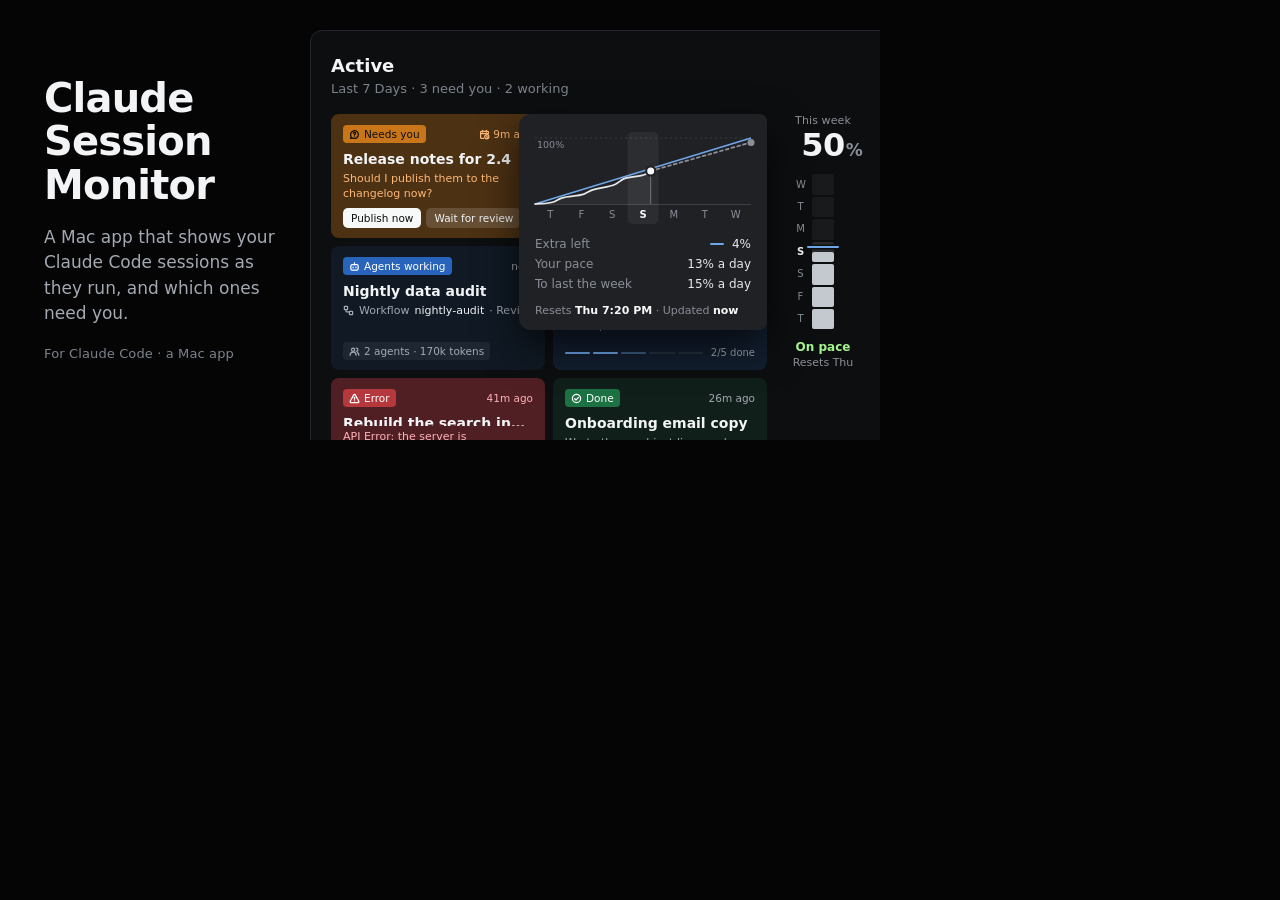
==== commit 5e835aad: "0.9.0: Answer by voice from a card A card whose session waits on you has a mic: a composer comes out" ====
--- a/docs/banner.html
+++ b/docs/banner.html
@@ -73,7 +73,10 @@
   .bar .n { font-size: 10px; color: var(--meta); }
   /* The week's usage, as the app draws it at the right of Active: two cards tall, the week
      bottom up, the blue line now. */
-  .meter { width: 96px; height: 256px; display: flex; flex-direction: column; align-items: center; text-align: center; padding: 12px 4px 10px; }
+  .meter { width: 96px; height: 256px; display: flex; flex-direction: column; align-items: center; text-align: center; padding: 0 4px; }
+  /* Flush with the cards: "This week" from their top edge, the reset's baseline on the second row's bottom. */
+  .meter .m-lbl { text-box: trim-start cap alphabetic; }
+  .meter > :last-child { text-box: trim-end cap alphabetic; }
   .m-lbl { font-size: 11px; line-height: 14px; letter-spacing: 0.01em; color: #8A8F98; }
   .m-pct { white-space: nowrap; font: 600 32px/34px ui-rounded, -apple-system, BlinkMacSystemFont, system-ui, sans-serif; letter-spacing: -0.02em; font-variant-numeric: tabular-nums; color: var(--ink); }
   .m-pct small { font-size: 17px; line-height: 1; letter-spacing: 0; margin-left: 1px; color: #8A8F98; }
@@ -95,7 +98,7 @@
   /* The card that opens over the column: the week as a curve against an even week's diagonal. */
   .abody { position: relative; }
   .ucard { --color-text-primary: #F7F8F8; --color-text-secondary: #8A8F98; --color-text-accent: #6FA6E8;
-    position: absolute; top: 0; left: 188px; width: 248px; padding: 6px; border-radius: 12px 8px 8px 12px; background: #16171A;
+    position: absolute; top: 0; left: 188px; width: 248px; padding: 6px; border-radius: 12px 8px 8px 12px; background: #202125;
     box-shadow: 0 16px 40px #000000A0; font-size: 12px; line-height: 16px; font-variant-numeric: tabular-nums; }
   .uc-chart { padding: 10px 10px 0; }
   .uc-chart svg { display: block; overflow: visible; }
@@ -201,7 +204,7 @@
       
       <circle cx="216.0" cy="4.4" r="3.5" fill="var(--color-text-secondary)"></circle></g>
       <line x1="115.7" y1="38.0" x2="115.7" y2="66" stroke="#F7F8F859" stroke-width="1"></line>
-      <circle cx="115.7" cy="33.0" r="4.5" fill="var(--color-text-primary)" stroke="#16171A" stroke-width="2"></circle>
+      <circle cx="115.7" cy="33.0" r="4.5" fill="var(--color-text-primary)" stroke="#202125" stroke-width="2"></circle>
       <text x="15.4" y="80" text-anchor="middle">T</text><text x="46.3" y="80" text-anchor="middle">F</text><text x="77.1" y="80" text-anchor="middle">S</text><text x="108.0" y="80" text-anchor="middle" class="today">S</text><text x="138.9" y="80" text-anchor="middle">M</text><text x="169.7" y="80" text-anchor="middle">T</text><text x="200.6" y="80" text-anchor="middle">W</text></svg></div><div class="uc-rows"><div class="uc-row"><span class="k">Extra left</span><i class="uc-sw"></i><span class="v">4%</span></div><div class="uc-row"><span class="k">Your pace</span><span class="v">13% a day</span></div><div class="uc-row"><span class="k">To last the week</span><span class="v">15% a day</span></div></div><div class="uc-foot">Resets <b>Thu 7:20 PM</b> · Updated <b>now</b></div></div>
     </div>
     </div>
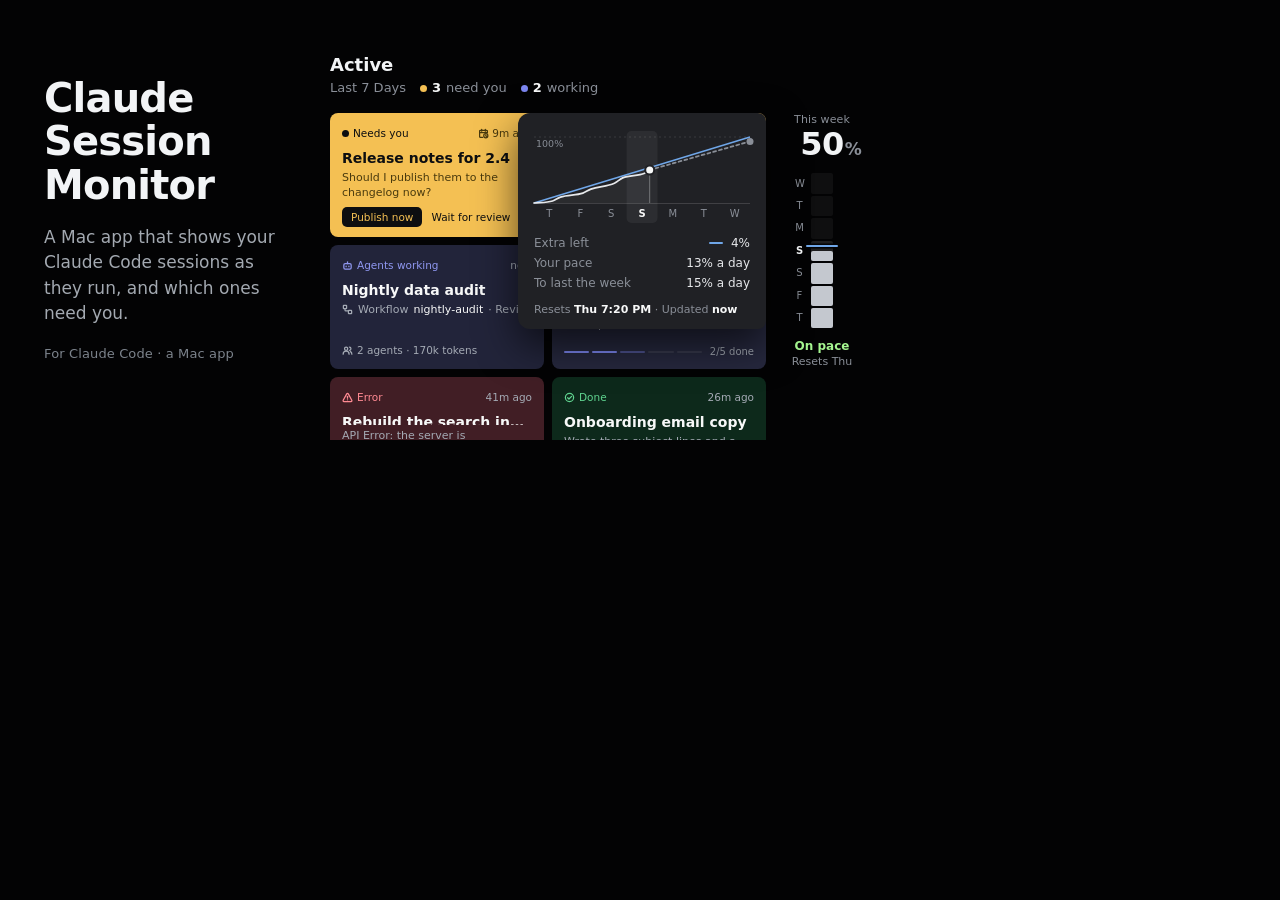
==== commit 899912ff: "Allow or Deny from the card, the advisor's tag, the week's box, and the Amber look (design system 0." ====
--- a/docs/banner.html
+++ b/docs/banner.html
@@ -2,28 +2,29 @@
 <!-- README banner. Drawn at the size GitHub shows it (880×440) and captured at 3× with headless Chrome:
      chrome --headless=new --hide-scrollbars --force-device-scale-factor=3 --window-size=880,440 \
        --screenshot=docs/banner.png docs/banner.html
-     The cards copy the app's own colors and type (Apple's SF Pro, so render it on a Mac), with
-     made-up sessions. -->
+     The cards copy the app's own colors and type, the Amber look, in SF Pro, so render it on a Mac,
+     with made-up sessions. -->
 <html lang="en-US">
 <head>
 <meta charset="utf-8">
 <title>Claude Session Monitor</title>
 <style>
   :root {
-    --bg: #050506;
-    --panel: #0d0e10;
-    --line: #23262b;
+    --bg: #030304;
+    --panel: #030304;
+    --line: transparent;
     --ink: #f2f4f6;
     --ink-2: #a3a9b1;
     --ink-3: #7c838c;
     /* The app's state colors */
-    --accent: #2D72D2;
+    --accent: #5E6AD2;
     --warning: #C87619;
     --error: #CD4246;
     --success: #238551;
     --orange: #FDB876;
     --red: #FFB2B8;
-    --on-tint: #A3A8B0;
+    --on-tint: #A4AAB4;
+    --amber: #F4C053;
   }
   * { box-sizing: border-box; margin: 0; }
   html, body { width: 880px; height: 440px; overflow: hidden; }
@@ -34,49 +35,53 @@
   .intro p { margin-top: 18px; font-size: 17px; line-height: 1.5; color: var(--ink-2); }
   .intro .meta { margin-top: 18px; font-size: 13px; color: var(--ink-3); letter-spacing: 0.01em; }
 
-  .panel { position: absolute; left: 310px; top: 30px; width: 740px; height: 440px; background: var(--panel); border: 1px solid var(--line); border-radius: 12px; padding: 22px 20px; }
+  .panel { position: absolute; left: 310px; top: 30px; width: 740px; height: 440px; padding: 22px 20px; }
   .panel h2 { font-size: 18px; font-weight: 600; }
-  .panel .sub { margin-top: 2px; font-size: 13px; color: var(--ink-3); }
+  .panel .sub { margin-top: 2px; font-size: 13px; color: #8A8F98; display: flex; gap: 14px; align-items: center; }
+  .panel .sub span { display: inline-flex; align-items: center; gap: 5px; }
+  .panel .sub b { font-weight: 600; color: #F7F8F8; }
+  .panel .sub i { width: 7px; height: 7px; border-radius: 50%; background: var(--amber); }
+  .panel .sub i.w { background: #7C86F0; }
 
   .abody { margin-top: 16px; display: flex; gap: 8px; align-items: flex-start; }
   .grid { display: grid; grid-template-columns: repeat(2, 214px); grid-auto-rows: 124px; gap: 8px; }
   .card {
-    --tint: #FFFFFF08; --meta: #8A8F98;
+    --tint: #18191B; --meta: #8A8F98; --ink-c: #F7F8F8;
     display: flex; flex-direction: column; padding: 11px 12px 10px; border-radius: 8px; background: var(--tint); overflow: hidden;
   }
-  .card.needs { --tint: color-mix(in srgb, var(--warning) 34%, transparent); --meta: var(--orange); }
-  .card.error { --tint: color-mix(in srgb, var(--error) 34%, transparent); --meta: var(--red); }
-  .card.working { --tint: color-mix(in srgb, var(--accent) 16%, transparent); --meta: var(--on-tint); }
-  .card.agents { --tint: color-mix(in srgb, var(--accent) 10%, transparent); --meta: var(--on-tint); }
-  .card.done { --tint: color-mix(in srgb, var(--success) 14%, transparent); --meta: var(--on-tint); }
+  .card.needs { --tint: #F4C053; --meta: #4A3A0E; --ink-c: #0D0E10; }
+  .card.error { --tint: #411E25; --meta: var(--on-tint); }
+  .card.working { --tint: #26283E; --meta: var(--on-tint); }
+  .card.agents { --tint: #22243A; --meta: var(--on-tint); }
+  .card.done { --tint: #0D291B; --meta: var(--on-tint); }
 
   .top { display: flex; align-items: center; gap: 6px; height: 18px; }
-  .tag { display: inline-flex; align-items: center; gap: 4px; height: 18px; padding: 0 6px; border-radius: 4px; font-size: 10.5px; font-weight: 510; white-space: nowrap; background: #FFFFFF0F; color: var(--meta); }
-  .needs .tag.state { background: var(--warning); color: #0D0E10; }
-  .error .tag.state { background: #B5383C; color: #fff; }
-  .working .tag.state, .agents .tag.state { background: #2864BC; color: #fff; }
-  .done .tag.state { background: #1D7244; color: #fff; }
+  /* State tags at the top have no fill: the word and its mark in the state's color. Tags at the foot are plain gray. */
+  .tag { display: inline-flex; align-items: center; gap: 4px; height: 18px; padding: 0; font-size: 10.5px; font-weight: 510; white-space: nowrap; color: var(--meta); }
+  .needs .tag.state { color: #0D0E10; }
+  .error .tag.state { color: #FF8A93; }
+  .working .tag.state, .agents .tag.state { color: #8F97F0; }
+  .done .tag.state { color: #5FD38F; }
+  .dot { width: 7px; height: 7px; border-radius: 50%; background: #0D0E10; flex: none; }
   .time { margin-left: auto; display: inline-flex; align-items: center; gap: 3px; font-size: 10.5px; color: var(--meta); white-space: nowrap; }
-  .title { margin-top: 7px; font: 600 14px/18px -apple-system, BlinkMacSystemFont, system-ui, sans-serif; color: var(--ink); white-space: nowrap; overflow: hidden; text-overflow: ellipsis; }
+  .title { margin-top: 7px; font: 600 14px/18px -apple-system, BlinkMacSystemFont, system-ui, sans-serif; color: var(--ink-c); white-space: nowrap; overflow: hidden; text-overflow: ellipsis; }
   .detail { margin-top: 3px; font-size: 11px; line-height: 15px; color: var(--meta); }
   .detail .line { display: flex; align-items: center; gap: 5px; white-space: nowrap; overflow: hidden; }
-  .detail b { font-weight: 400; color: var(--ink); }
+  .detail b { font-weight: 400; color: var(--ink-c); }
   .tags { margin-top: auto; display: flex; gap: 5px; }
-  /* A session's answers, as the card shows them: the first filled, the second on a veil. */
-  .tag.ans { height: 20px; padding: 0 8px; border-radius: 5px; font-weight: 510; background: #FFFFFF26; color: var(--ink); }
-  .tag.ans.pri { background: #F7F8F8; color: #0D0E10; }
+  /* A session's answers under an amber card: the first a black button with amber words, the second plain black words. */
+  .tag.ans { height: 20px; padding: 0 4px; font-weight: 510; color: #0D0E10; }
+  .tag.ans.pri { padding: 0 9px; border-radius: 5px; background: #0D0E10; color: var(--amber); }
   .bar { display: flex; align-items: center; gap: 8px; margin-top: 7px; }
   .bar .segs { flex: 1; display: flex; gap: 3px; }
   .bar .segs span { flex: 1; height: 2px; border-radius: 1px; background: #FFFFFF14; }
-  .bar .segs span.on { background: #6FA6E8; }
-  .bar .segs span.now { background: color-mix(in srgb, #6FA6E8 45%, transparent); }
+  .bar .segs span.on { background: #7C86F0; }
+  .bar .segs span.now { background: color-mix(in srgb, #7C86F0 45%, transparent); }
   .bar .n { font-size: 10px; color: var(--meta); }
   /* The week's usage, as the app draws it at the right of Active: two cards tall, the week
      bottom up, the blue line now. */
   .meter { width: 96px; height: 256px; display: flex; flex-direction: column; align-items: center; text-align: center; padding: 0 4px; }
-  /* Flush with the cards: "This week" from their top edge, the reset's baseline on the second row's bottom. */
-  .meter .m-lbl { text-box: trim-start cap alphabetic; }
-  .meter > :last-child { text-box: trim-end cap alphabetic; }
+  /* Flush with the cards: "This week"'s line from their top edge, the reset's line ending on the second row's bottom. */
   .m-lbl { font-size: 11px; line-height: 14px; letter-spacing: 0.01em; color: #8A8F98; }
   .m-pct { white-space: nowrap; font: 600 32px/34px ui-rounded, -apple-system, BlinkMacSystemFont, system-ui, sans-serif; letter-spacing: -0.02em; font-variant-numeric: tabular-nums; color: var(--ink); }
   .m-pct small { font-size: 17px; line-height: 1; letter-spacing: 0; margin-left: 1px; color: #8A8F98; }
@@ -125,18 +130,18 @@
 
   <div class="panel">
     <h2>Active</h2>
-    <div class="sub">Last 7 Days · 3 need you · 2 working</div>
+    <div class="sub"><span>Last 7 Days</span><span><i></i><b>3</b> need you</span><span><i class="w"></i><b>2</b> working</span></div>
     <div class="abody">
     <div class="grid">
       <div class="card needs">
-        <div class="top"><span class="tag state"><svg viewBox="0 0 24 24"><path d="M20.5 12a8.5 8.5 0 0 1-12.4 7.6L3.5 20.5l1-4.4A8.5 8.5 0 1 1 20.5 12z"/><path d="M9.8 9.6a2.3 2.3 0 1 1 3.1 2.2c-.6.3-.9.7-.9 1.3"/><path d="M12 15.8h.01"/></svg>Needs you</span><span class="time"><svg viewBox="0 0 24 24"><path d="M20.5 10.5V7a2 2 0 0 0-2-2h-13a2 2 0 0 0-2 2v11.5a2 2 0 0 0 2 2H10"/><path d="M3.5 10h17"/><path d="M8 3v4"/><path d="M16 3v4"/><circle cx="17" cy="17" r="4.5"/><path d="M17 15v2.2l1.4.9"/></svg>9m ago</span></div>
+        <div class="top"><span class="tag state"><span class="dot"></span>Needs you</span><span class="time"><svg viewBox="0 0 24 24"><path d="M20.5 10.5V7a2 2 0 0 0-2-2h-13a2 2 0 0 0-2 2v11.5a2 2 0 0 0 2 2H10"/><path d="M3.5 10h17"/><path d="M8 3v4"/><path d="M16 3v4"/><circle cx="17" cy="17" r="4.5"/><path d="M17 15v2.2l1.4.9"/></svg>9m ago</span></div>
         <div class="title">Release notes for 2.4</div>
         <div class="detail">Should I publish them to the changelog now?</div>
         <div class="tags"><span class="tag ans pri">Publish now</span><span class="tag ans">Wait for review</span></div>
       </div>
 
       <div class="card needs">
-        <div class="top"><span class="tag state"><svg viewBox="0 0 24 24"><circle cx="12" cy="12" r="9"/><path d="M12 7.5v5"/><path d="M12 16.5h.01"/></svg>Needs you</span><span class="time"><svg viewBox="0 0 24 24"><circle cx="12" cy="12" r="9"/><path d="M12 7v5l3 2"/></svg>1m ago</span></div>
+        <div class="top"><span class="tag state"><span class="dot"></span>Needs you</span><span class="time"><svg viewBox="0 0 24 24"><circle cx="12" cy="12" r="9"/><path d="M12 7v5l3 2"/></svg>1m ago</span></div>
         <div class="title">Upgrade the payments SDK</div>
         <div class="detail">Claude needs your permission to use Bash</div>
         <div class="tags"><span class="tag"><svg viewBox="0 0 24 24"><path d="M4 20h16a2 2 0 0 0 2-2V8a2 2 0 0 0-2-2h-7.9a2 2 0 0 1-1.7-.9l-.8-1.2A2 2 0 0 0 7.9 3H4a2 2 0 0 0-2 2v13c0 1.1.9 2 2 2Z"/></svg>billing-api</span></div>
